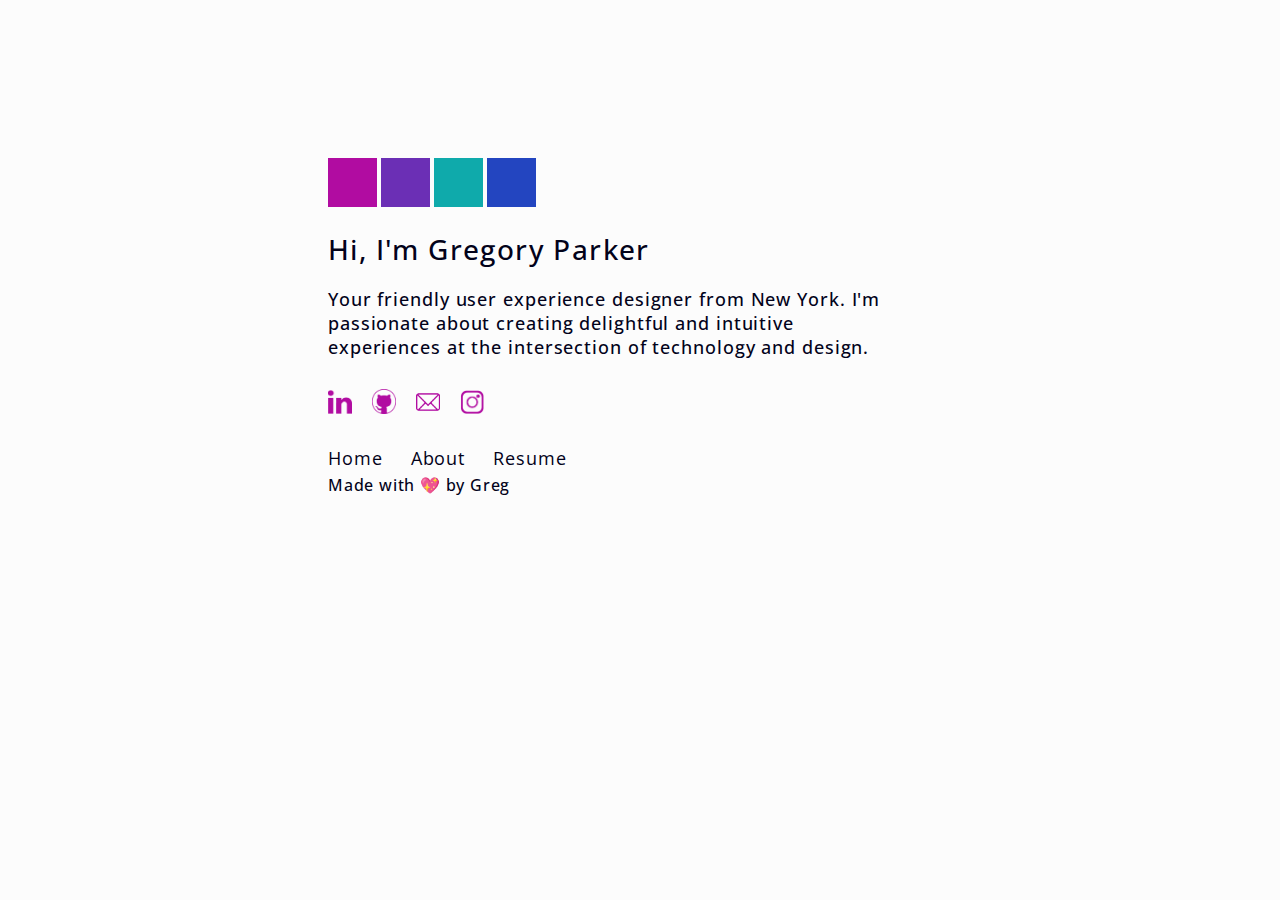
==== index.html @ 3065be2a "add content to about page" ====
<!DOCTYPE html>
<html lang="en">
<head>
    <meta name="description" content="portfolio website of gregory parker">
    <meta property="og:title" content="gregory parker | ux designer" />
    <meta property="og:url" content="https://www.gregparker.design/" />
    <meta property="og:description" content="portfolio website of gregory parker">
    <meta property="og:image" content="images/logo.png">
    <meta property="og:type" content="article" />

    <title>Gregory Parker</title>
    <link rel="icon" type="image/png" href="/images/logo.png">
    <meta charset="UTF-8">
    <meta name="viewport" content="width=device-width, initial-scale=1.0">

    <script src="main.js"></script>
    <!-- Global site tag (gtag.js) - Google Analytics -->
    <script async src="https://www.googletagmanager.com/gtag/js?id=UA-117430461-2"></script>
    <script>
    window.dataLayer = window.dataLayer || [];
    function gtag(){dataLayer.push(arguments);}
    gtag('js', new Date());

    gtag('config', 'UA-117430461-2');
    </script>


    <link rel="stylesheet" href="styles.css" />
    <link href="https://fonts.googleapis.com/css?family=Open+Sans:300,400,500,700,800" rel="stylesheet">
</head>
<body>
    <div class="nav-container">

        <div class="rectangle" style="background-color: #B10CA1;"></div>
        <div class="rectangle" style="background-color: #6B2FB5;"></div>
        <div class="rectangle" style="background-color: #0FAAAB;"></div>
        <div class="rectangle" style="background-color: #2345C0;"></div>
        
        <h1><a href="https://www.gregparker.design/about">Hi, I'm Gregory Parker</a></h1>
        <h2>Your friendly user experience designer from New York. I'm passionate about creating delightful and intuitive experiences at the intersection of technology and design.</h2>
        
        <a href="https://www.linkedin.com/in/gregrparker"  target="_blank"><img src="images/linkedin.png" alt="linkedin" /></a>
        <a href="https://github.com/gregoryparker" style="margin-left: 16px;"  target="_blank"><img src="images/github.png" alt="github" /></a>
        <a href="mailto:gregparker@outlook.com" style="margin-left: 16px;" ><img src="images/email.png" alt="email" /></a>
        <a href="https://www.instagram.com/gregparker_" style="margin-left: 16px;"  target="_blank"><img src="images/instagram.png" alt="instagram" /></a>

        <br />
        <br />

        <div class="nav-text-links">
            <a href="https://www.gregparker.design/">Home</a>
            <a style="margin-left: 24px;" href="https://www.gregparker.design/about">About</a>
            <a style="margin-left: 24px;" href="https://drive.google.com/file/d/1mmhkywh4_Ndq9_Vo-ixdy9b1n0d6qKiw/view?usp=sharing" target="_blank">Resume</a>
        </div>
    </div>

<footer class="footer">
    Made with 💖 by Greg
</footer>
</body>
</html>
---- styles.css ----
html,body {
    overflow-y: auto;
    overflow-x: hidden;
    background-color: #FCFCFC;
    background-repeat: repeat;
    display:flex;
    flex-direction: column;
}
  
a:hover {
    text-decoration: none;
}

.nav-container {
    text-align: left;
    position: relative;
    left: 25vw;
}

h1 a {
    font-family: 'Open Sans', sans-serif;
    font-weight: 500;
    font-size: 28px;
    letter-spacing: 0.05em;
    color: #02021A;
    text-align: left;
}

h1 {
    font-family: 'Open Sans', sans-serif;
    font-weight: 500;
    font-size: 28px;
    letter-spacing: 0.05em;
    color: #02021A;
    text-align: left;
}

h2 {
    font-family: 'Open Sans', sans-serif;
    font-weight: 500;
    font-size: 18px;
    letter-spacing: 0.05em;
    color: #02021A;
    text-align: left;
    margin-right: 55%;
}

.nav-container img {
    width: 24px;
    display: inline-block;
    padding-top: 16px;
  }

.nav-container a {
    color: #02021A !important;
    text-decoration: none;
    letter-spacing: 0.05em;
    font-family: 'Open Sans', sans-serif;
    line-height: 32px;
    -webkit-transition: 0.5s ease;
    transition: 0.5s ease;
    -moz-transition: 0.5s ease;
    -o-transition: 0.5s ease;
  }

.rectangle {
    display: inline-block;
    margin-top: 150px;
    height: 49px;
    width: 49px;
}

.nav-text-links a {
    position: relative;
    z-index: 9;
    font-size: 18px;
}

.nav-text-links a:hover {
    color: #B10CA1 !important;
  }

.footer {
    display:flex;
    justify-content: left;
    margin-left: 25vw;
    bottom: 0;
    color: #02021A;
    width: 100%;
    height: 2.5rem;
    font-family: 'Open Sans', sans-serif;
    font-weight: 500;
    text-align: left;
    font-size: 16px;
    letter-spacing: 0.05em;
  } 

  @media screen and (max-width: 990px) {
    .rectangle {
      width: 25px;
      height: 25px;
    }
    h1 {
      font-size: 16px;
    }

    h1 a {
      font-size: 24px;
    }
    h2{
      font-size: 14px;
      width: 75%;
      margin-right: 30%;
    }
    .nav-container img {
      width: 24px;
    }
    .nav-container {
      margin-left: -20%;
    }
    .portfolio-text a {
      margin-left: auto;
      margin-right: auto;
      font-size: 14px;
    }
    .portfolio-item img {
      width: 100%;
    }
    .footer {
      margin-left: 5vw;
    } 
  }
  
  @media screen and (max-width: 900px) {
    .nav-container {
      margin-left: -20%;
    }
    .nav-text-links a {
      position: relative;
      z-index: 9;
      font-size: 16px;
      top: 2px;
    }
}
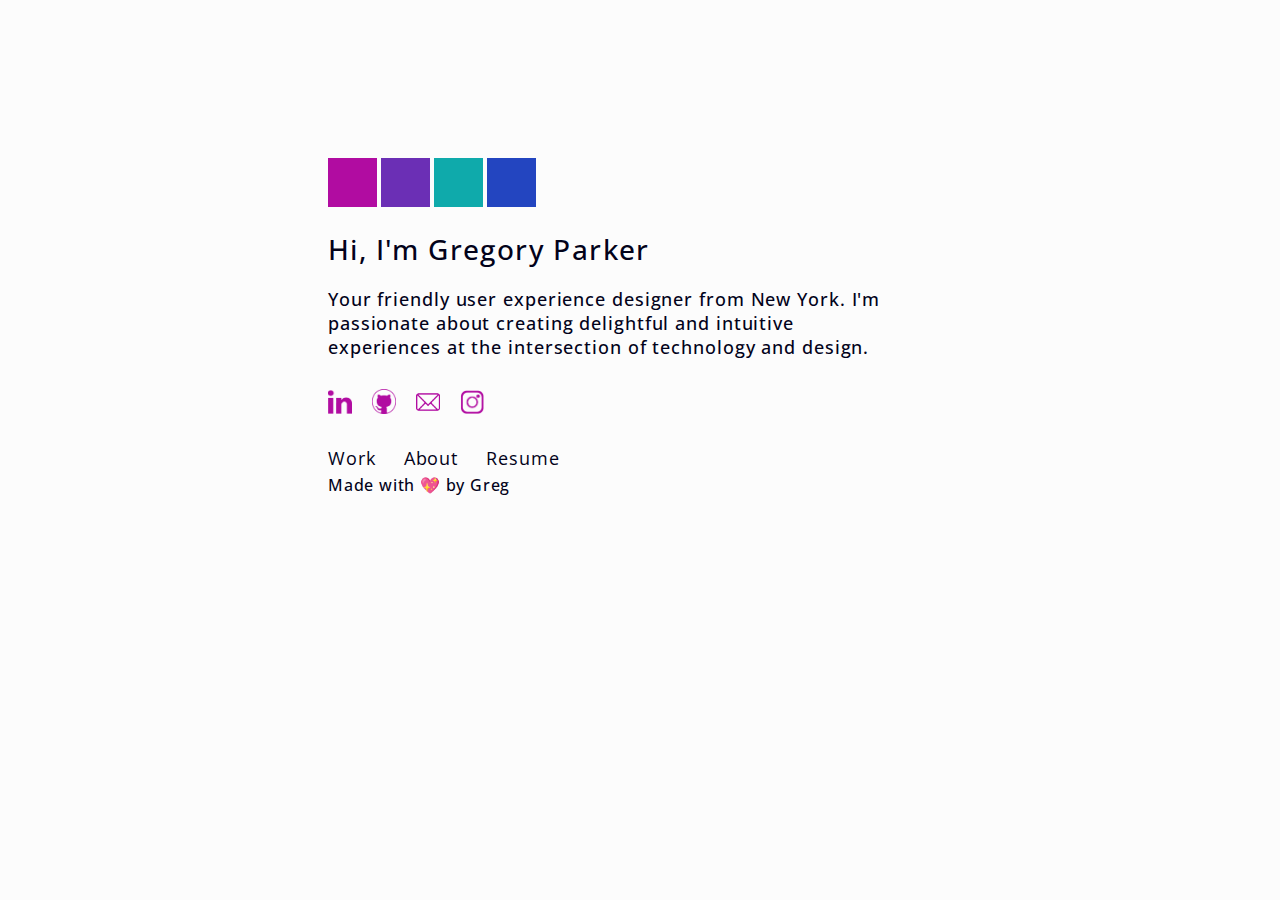
==== commit a94364d2: "use small portrait image, update copy" ====
--- a/index.html
+++ b/index.html
@@ -48,7 +48,7 @@
         <br />
 
         <div class="nav-text-links">
-            <a href="https://www.gregparker.design/">Home</a>
+            <a href="https://www.gregparker.design/">Work</a>
             <a style="margin-left: 24px;" href="https://www.gregparker.design/about">About</a>
             <a style="margin-left: 24px;" href="https://drive.google.com/file/d/1mmhkywh4_Ndq9_Vo-ixdy9b1n0d6qKiw/view?usp=sharing" target="_blank">Resume</a>
         </div>
--- a/styles.css
+++ b/styles.css
@@ -127,7 +127,7 @@
       width: 100%;
     }
     .footer {
-      margin-left: 5vw;
+      margin-left: 5.75vw;
     } 
   }
   
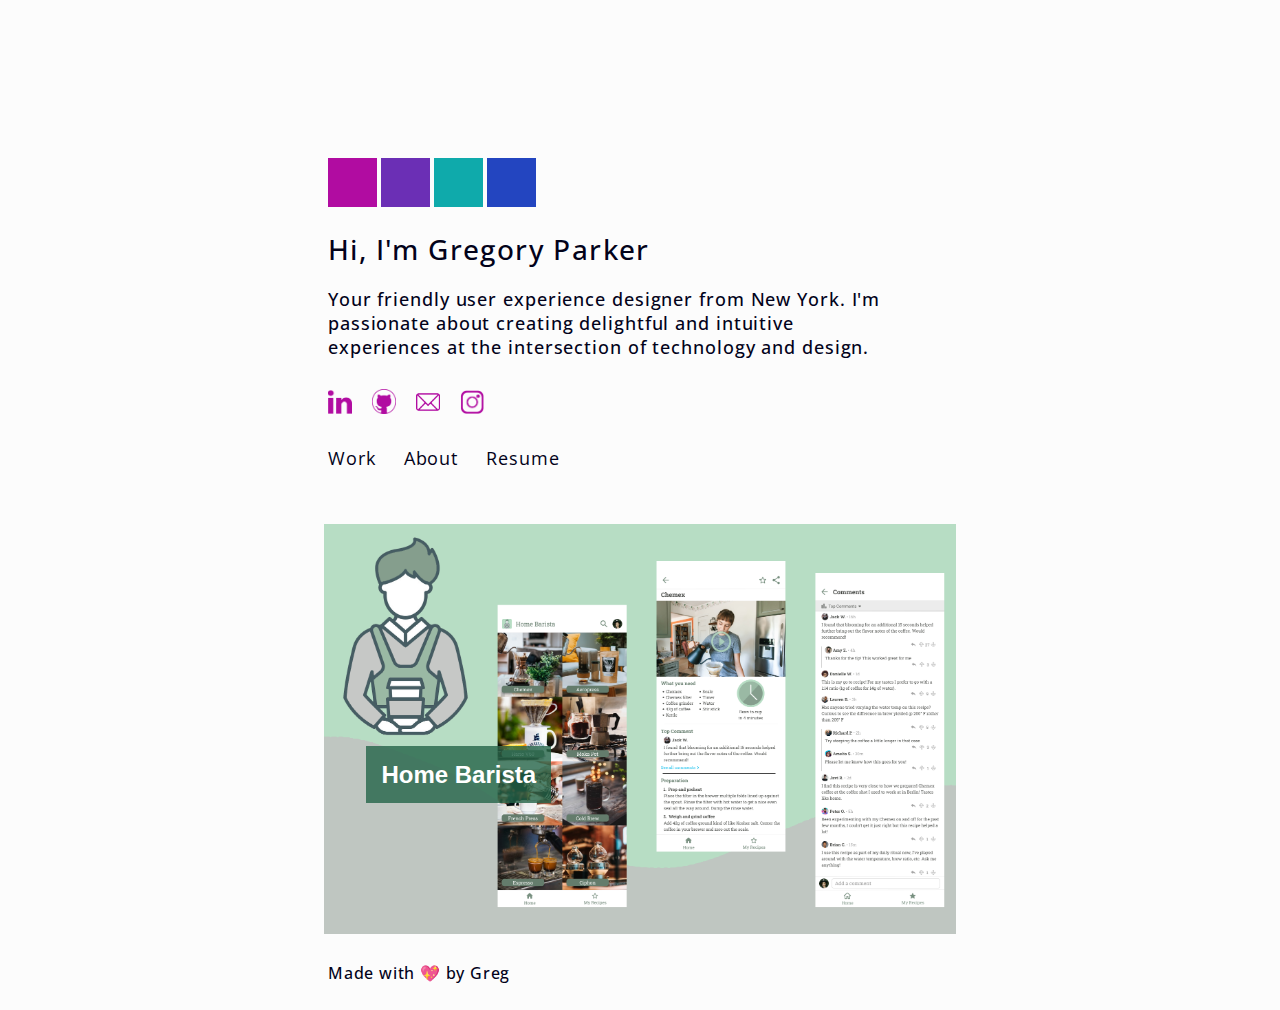
==== commit 25e6dbf9: "improve mobile styling on portfolio items" ====
--- a/index.html
+++ b/index.html
@@ -54,6 +54,15 @@
         </div>
     </div>
 
+    <div class="portfolio-item">
+        <img src="images/home barista/title.png" />
+        <div class="portfolio-text">
+          <a style="background-color:rgba(36, 100, 73, 0.8);" href="https://www.gregparker.design/home-barista-app" target="_blank">
+            Home Barista
+          </a>
+        </div>
+      </div>
+
 <footer class="footer">
     Made with 💖 by Greg
 </footer>
--- a/styles.css
+++ b/styles.css
@@ -80,6 +80,38 @@
     color: #B10CA1 !important;
   }
 
+
+.portfolio-text a {
+  position: relative;
+  z-index: 9;
+  top: -13.5vw;
+  left: 28vw;
+  text-decoration: none;
+  text-transform: none;
+  font-family: 'Montserrat', sans-serif;
+  color: #FFF;
+  text-align: left;
+  font-size: 24px;
+  font-weight: 600;
+  padding: 15px;
+}
+
+.portfolio-item img {
+  display: block;
+  margin-left: auto;
+  margin-right: auto;
+  margin-top: 50px;
+  width: 50%;
+}
+
+.portfolio-text a:hover {
+  background-color: #B10CA1!important;
+  -webkit-transition: 0.5s ease;
+  transition: 0.5s ease;
+  -moz-transition: 0.5s ease;
+  -o-transition: 0.5s ease;
+}
+
 .footer {
     display:flex;
     justify-content: left;
@@ -119,9 +151,10 @@
       margin-left: -20%;
     }
     .portfolio-text a {
-      margin-left: auto;
+      margin-left: -20vw;
       margin-right: auto;
-      font-size: 14px;
+      top: -26vw;
+      font-size: 20px;
     }
     .portfolio-item img {
       width: 100%;
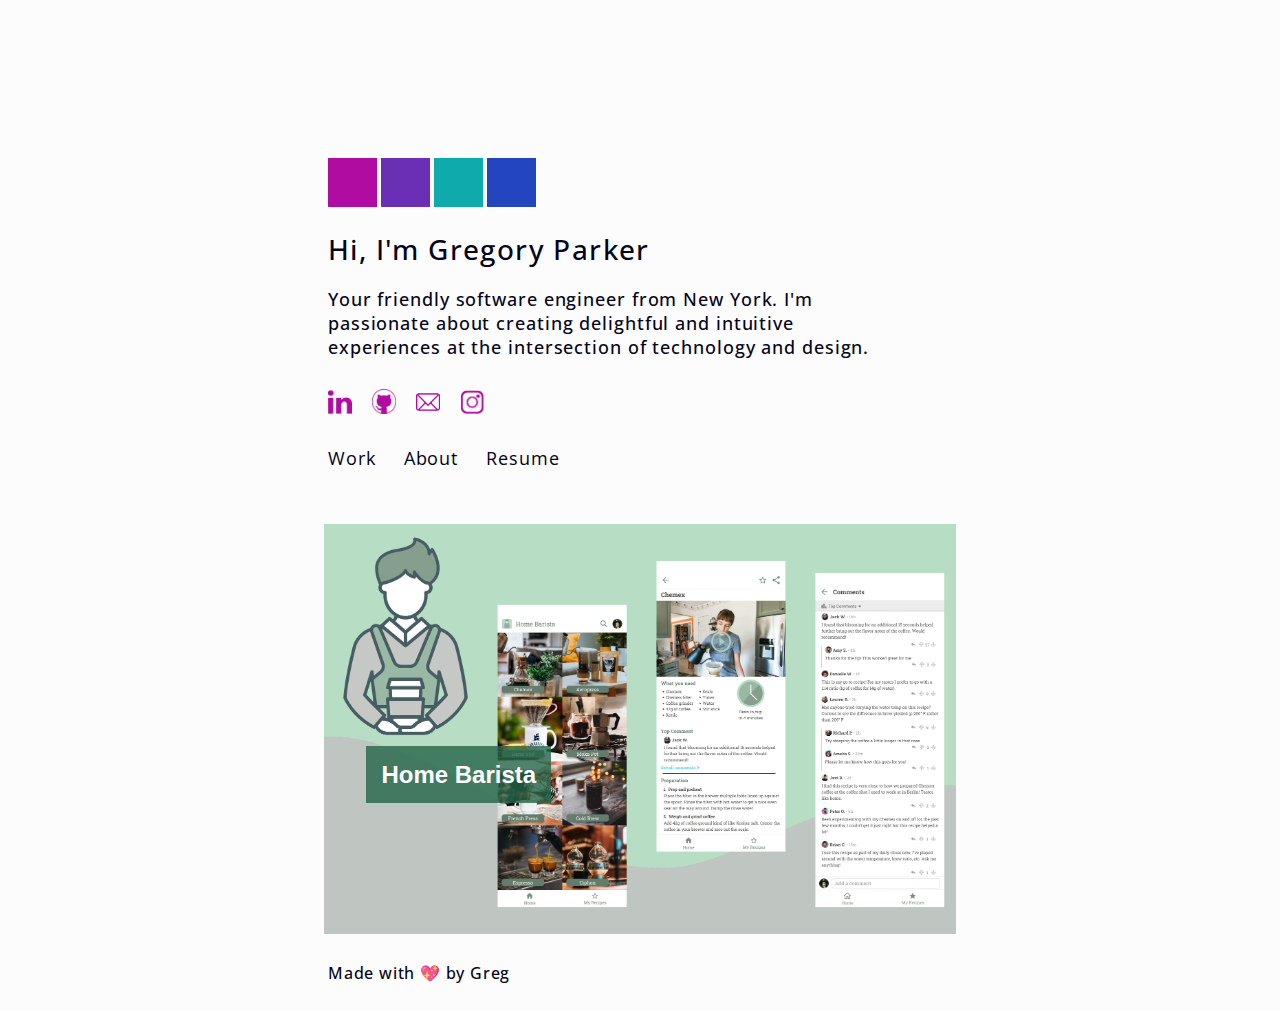
==== commit 2345c408: "add home barista case study" ====
--- a/index.html
+++ b/index.html
@@ -37,7 +37,7 @@
         <div class="rectangle" style="background-color: #2345C0;"></div>
         
         <h1><a href="https://www.gregparker.design/about">Hi, I'm Gregory Parker</a></h1>
-        <h2>Your friendly user experience designer from New York. I'm passionate about creating delightful and intuitive experiences at the intersection of technology and design.</h2>
+        <h2>Your friendly software engineer from New York. I'm passionate about creating delightful and intuitive experiences at the intersection of technology and design.</h2>
         
         <a href="https://www.linkedin.com/in/gregrparker"  target="_blank"><img src="images/linkedin.png" alt="linkedin" /></a>
         <a href="https://github.com/gregoryparker" style="margin-left: 16px;"  target="_blank"><img src="images/github.png" alt="github" /></a>
@@ -57,7 +57,7 @@
     <div class="portfolio-item">
         <img src="images/home barista/title.png" />
         <div class="portfolio-text">
-          <a style="background-color:rgba(36, 100, 73, 0.8);" href="https://www.gregparker.design/home-barista-app" target="_blank">
+          <a style="background-color:rgba(36, 100, 73, 0.8);" href="https://www.gregparker.design/home-barista-app" target="_self">
             Home Barista
           </a>
         </div>
--- a/styles.css
+++ b/styles.css
@@ -151,10 +151,10 @@
       margin-left: -20%;
     }
     .portfolio-text a {
-      margin-left: -20vw;
+      margin-left: -22vw;
       margin-right: auto;
-      top: -26vw;
-      font-size: 20px;
+      top: -25vw;
+      font-size: 18px;
     }
     .portfolio-item img {
       width: 100%;
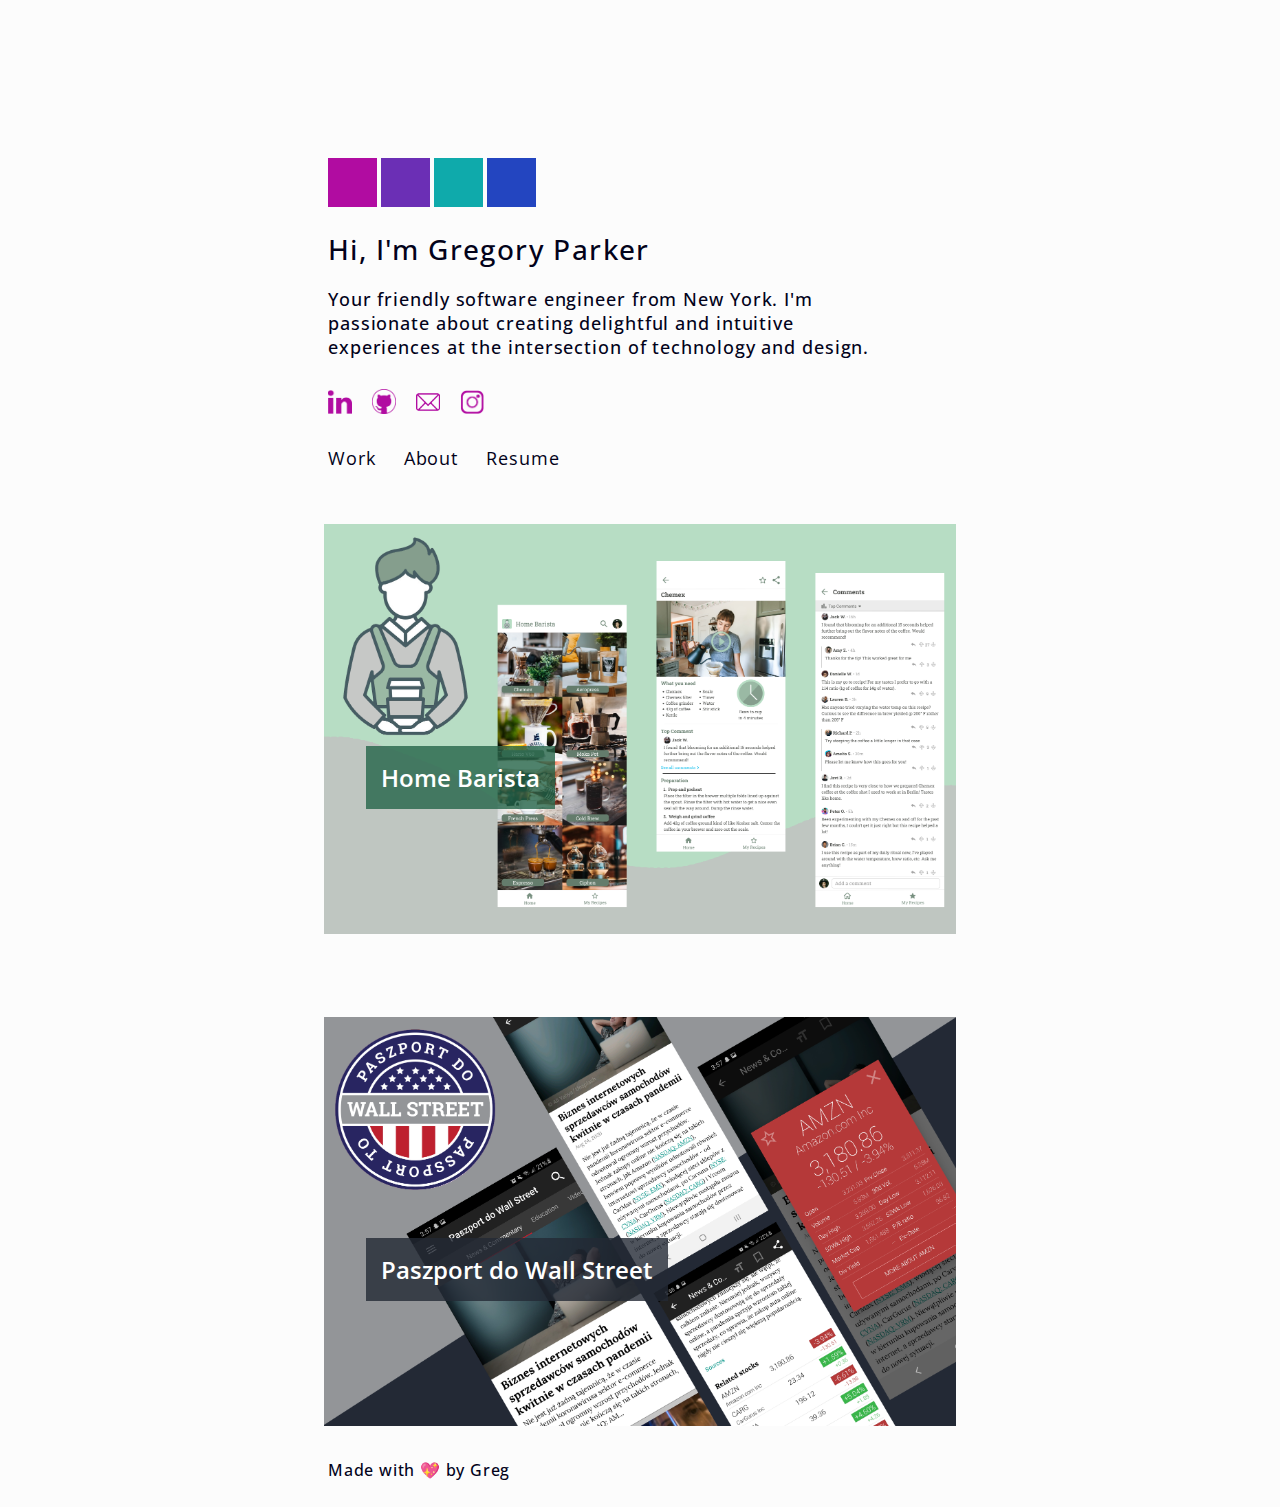
==== commit bcbd10d1: "add paszport project" ====
--- a/index.html
+++ b/index.html
@@ -2,7 +2,7 @@
 <html lang="en">
 <head>
     <meta name="description" content="portfolio website of gregory parker">
-    <meta property="og:title" content="gregory parker | ux designer" />
+    <meta property="og:title" content="gregory parker | design portfolio" />
     <meta property="og:url" content="https://www.gregparker.design/" />
     <meta property="og:description" content="portfolio website of gregory parker">
     <meta property="og:image" content="images/logo.png">
@@ -61,7 +61,16 @@
             Home Barista
           </a>
         </div>
+    </div>
+
+    <div class="portfolio-item">
+      <img src="images/paszport/paszport_title_screen.png" />
+      <div class="portfolio-text">
+        <a style="background-color:rgba(35, 41, 53, 0.8);" href="https://www.gregparker.design/paszport-do-wallstreet" target="_self">
+          Paszport do Wall Street
+        </a>
       </div>
+  </div>
 
 <footer class="footer">
     Made with 💖 by Greg
--- a/styles.css
+++ b/styles.css
@@ -88,7 +88,7 @@
   left: 28vw;
   text-decoration: none;
   text-transform: none;
-  font-family: 'Montserrat', sans-serif;
+  font-family: 'Open Sans', sans-serif;
   color: #FFF;
   text-align: left;
   font-size: 24px;
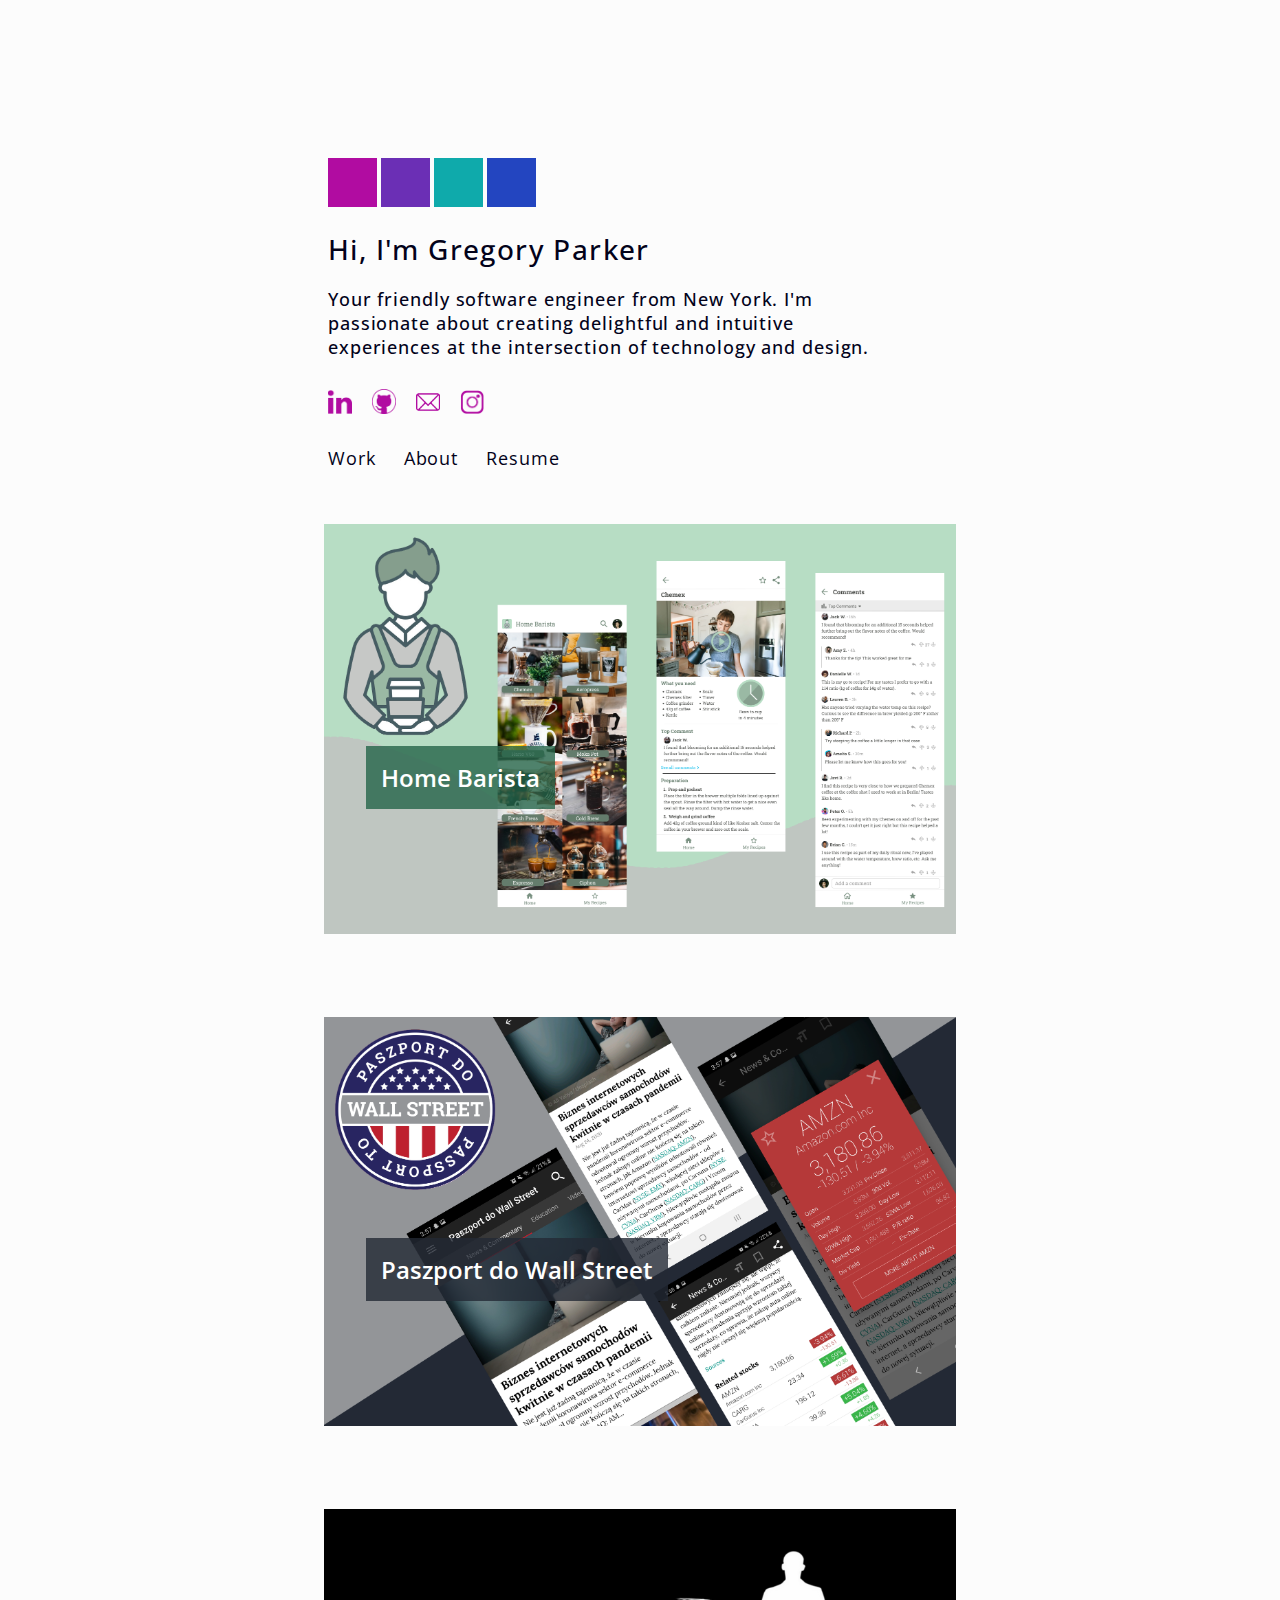
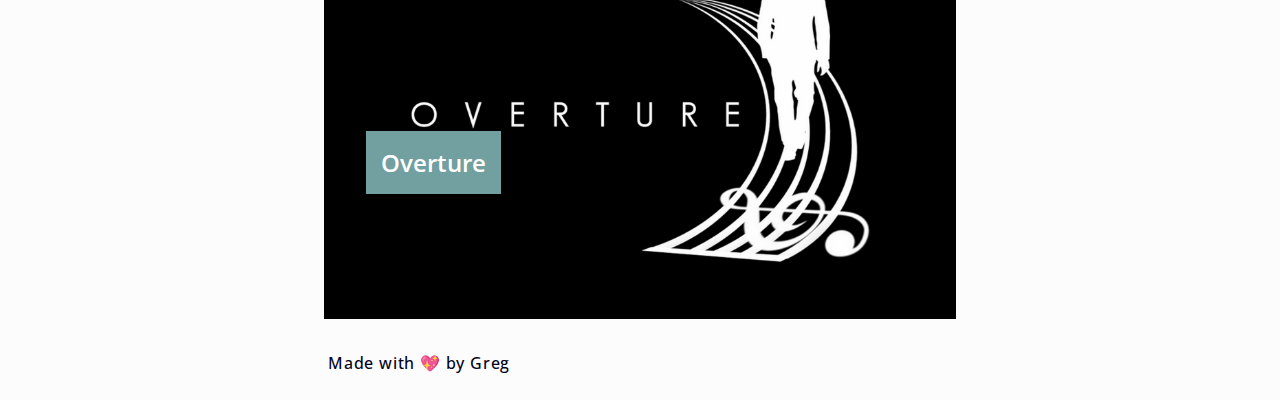
==== commit 20078cb6: "add overture project write up" ====
--- a/index.html
+++ b/index.html
@@ -70,7 +70,16 @@
           Paszport do Wall Street
         </a>
       </div>
-  </div>
+    </div>
+
+    <div class="portfolio-item">
+      <img src="images/overture/untitled.png" />
+      <div class="portfolio-text">
+        <a style="background-color:rgba(143, 199, 200, 0.8);" href="https://www.gregparker.design/overture" target="_self">
+          Overture
+        </a>
+      </div>
+    </div>
 
 <footer class="footer">
     Made with 💖 by Greg
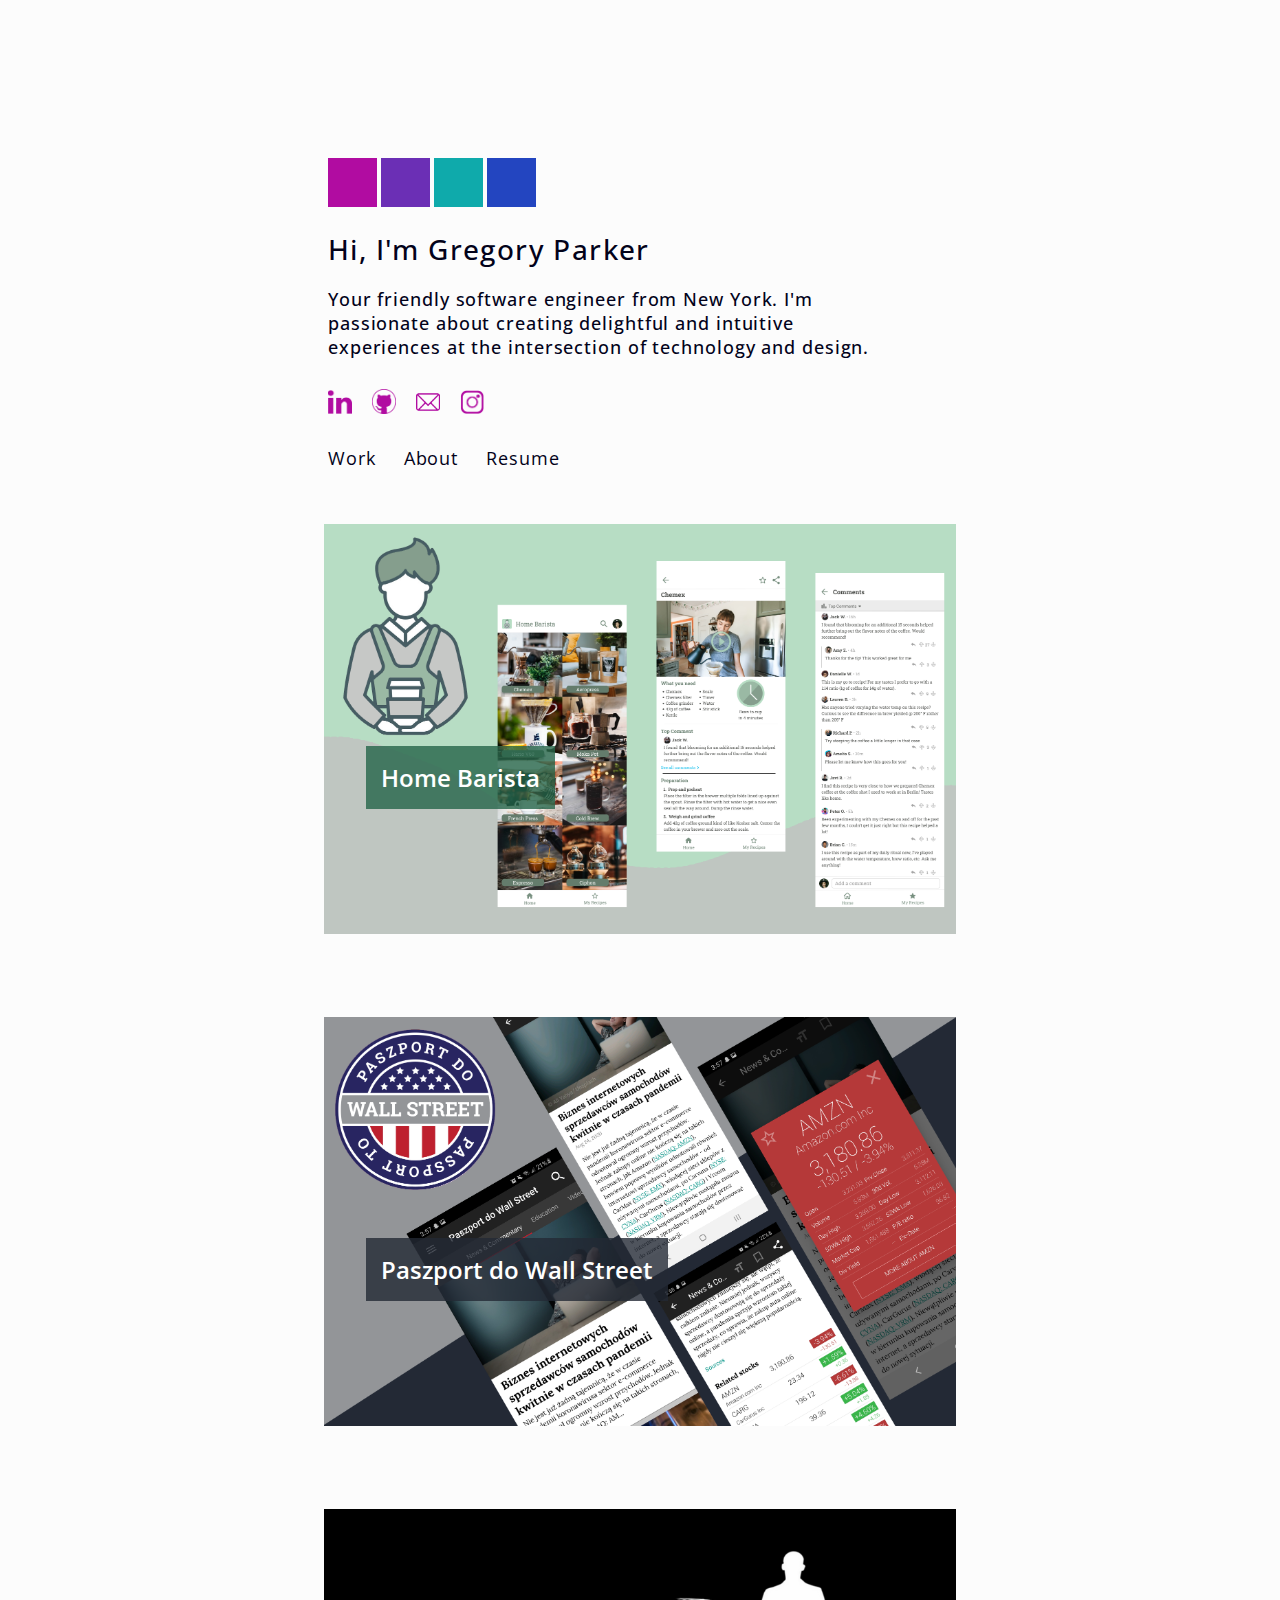
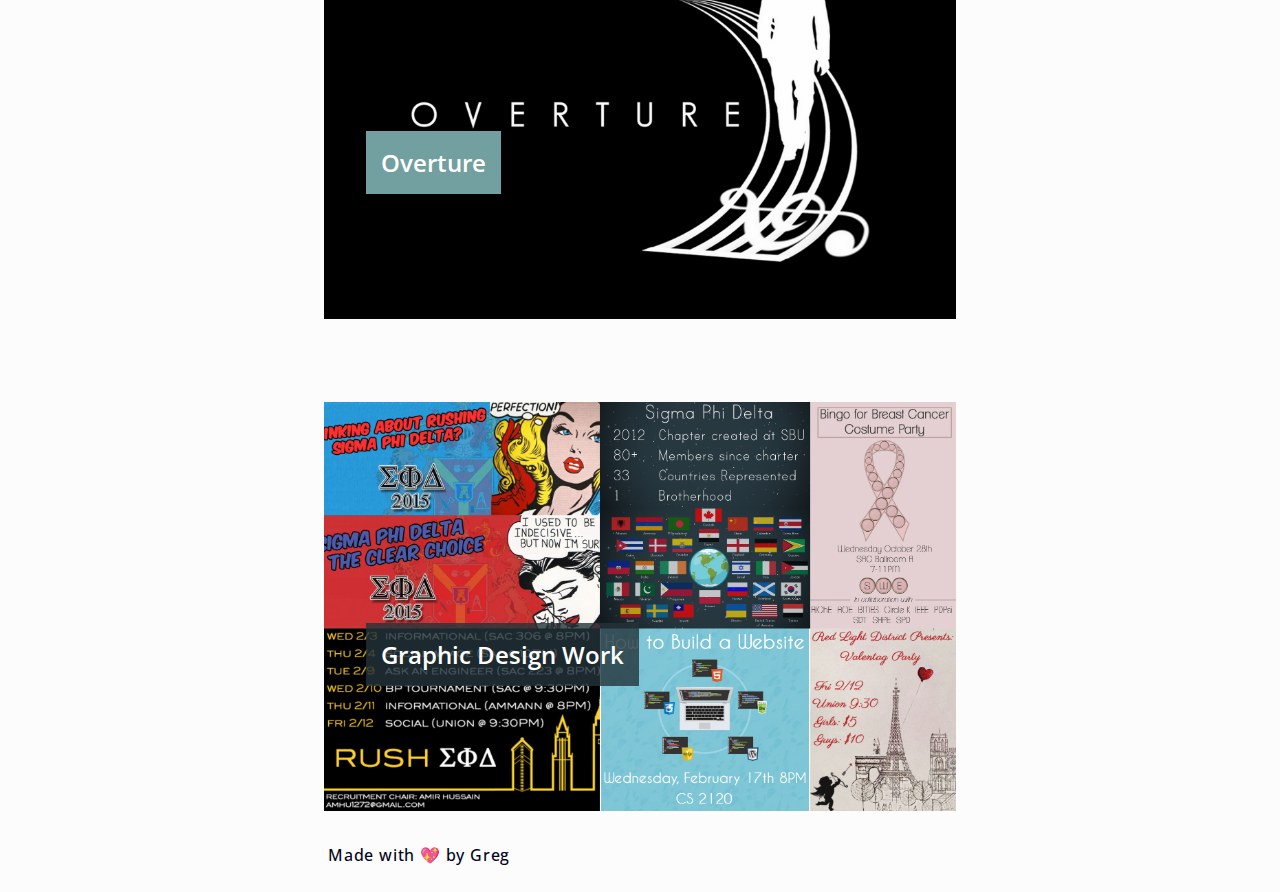
==== commit 7dae51cb: "add graphic design work" ====
--- a/index.html
+++ b/index.html
@@ -81,6 +81,15 @@
       </div>
     </div>
 
+    <div class="portfolio-item">
+      <img src="images/graphic design/graphic_design_title.png" />
+      <div class="portfolio-text">
+        <a style="background-color:rgba(35, 51, 58, 0.8);" href="https://www.gregparker.design/graphic-design-work" target="_self">
+          Graphic Design Work
+        </a>
+      </div>
+    </div>
+
 <footer class="footer">
     Made with 💖 by Greg
 </footer>
